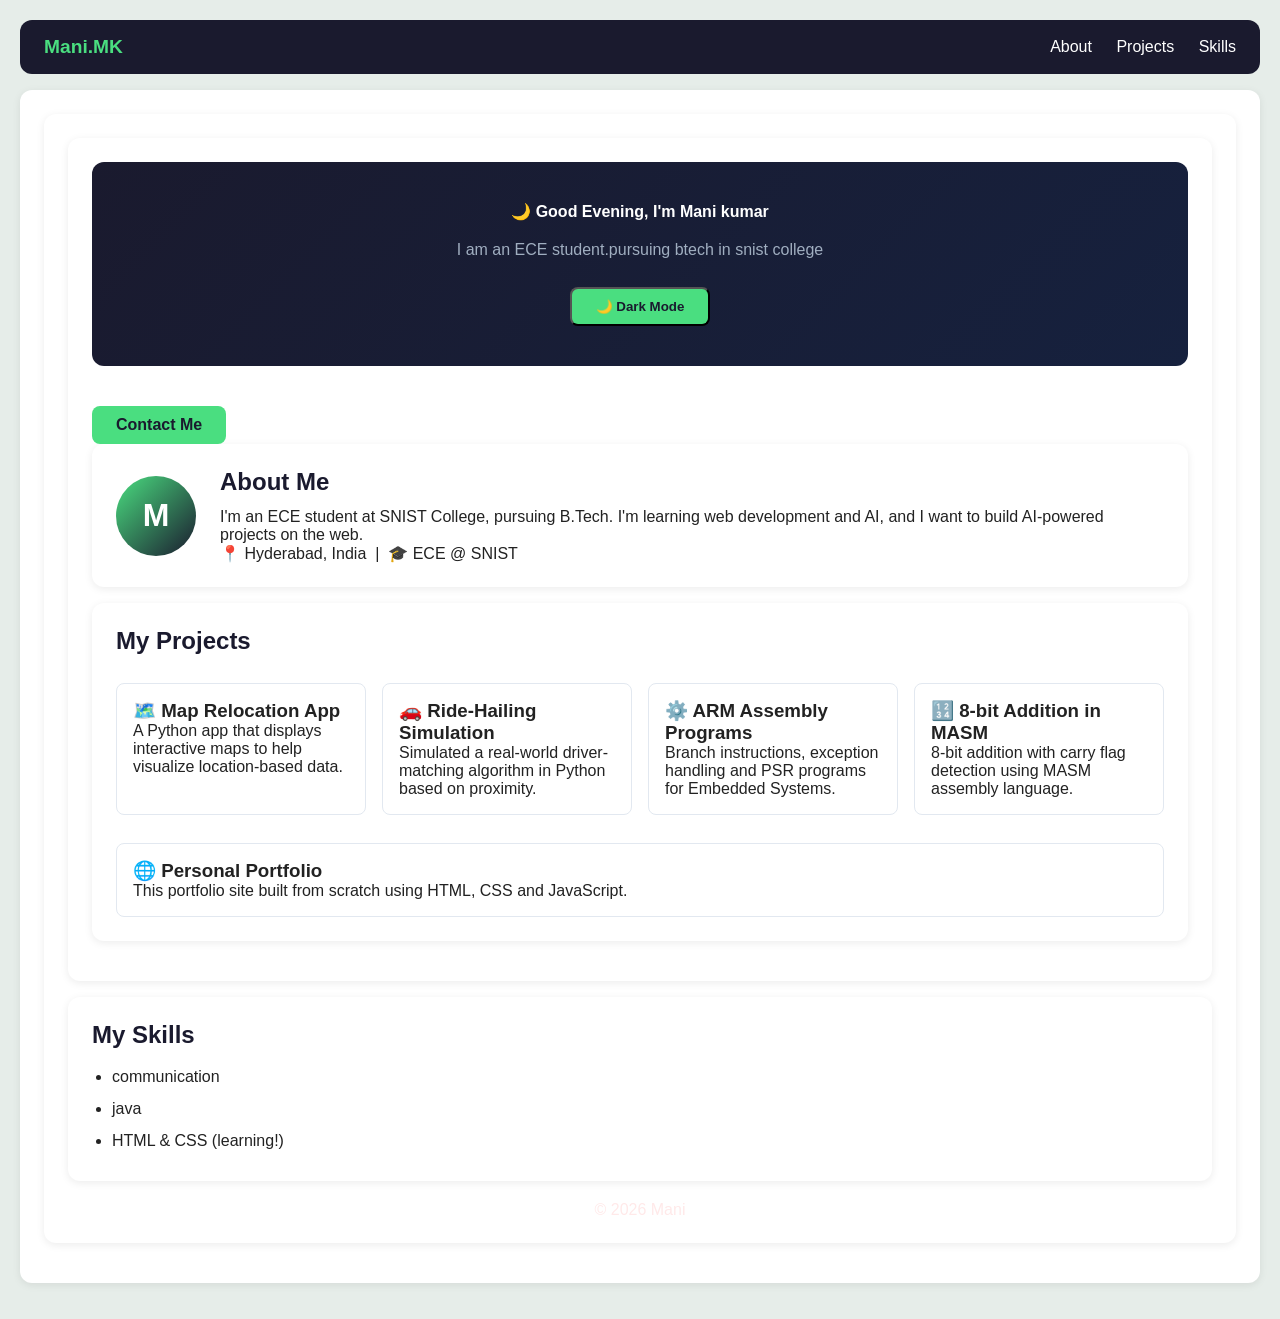
==== index.html @ 5e37d8a9 "Add files via upload" ====
<!DOCTYPE html>
<html lang="en">
  <head>
    <meta charset="UTF-8" />
    <meta name="viewport" content="width=device-width, initial-scale=1.0"/>
    <title>My Profile</title>
    <link rel="stylesheet" href="style.css" />
  </head>
  <body>
  <nav>
  <span class="logo">Mani.MK</span>
  <div class="nav-links">
    <a href="#about">About</a>
    <a href="#projects">Projects</a>
    <a href="#skills">Skills</a>
  </div>
</nav>
  <section class="about" id="about">
<section class="projects" id="projects">
<section class="skills" id="skills">
    <header>
      <h1 id="greeting">Hi, I'm Mani  👋</h1>
      <p>I am an ECE student.pursuing btech in snist college</p>
      <button onclick="toggleDarkMode()" class="btn">🌙 Dark Mode</button>
    </header>
   <a href="mailto:manikumarangajala@email.com" class="btn">Contact Me</a>
    <section class="about">
  <div class="profile-pic">
    <div class="avatar">M</div>
  </div>
  <div class="bio">
    <h2>About Me</h2>
    <p>I'm an ECE student at SNIST College, pursuing B.Tech. I'm learning web development and AI, and I want to build AI-powered projects on the web.</p>
    <p>📍 Hyderabad, India &nbsp;|&nbsp; 🎓 ECE @ SNIST</p>
  </div>
</section>
   <section class="projects">
  <h2>My Projects</h2>
  <div class="projects-grid">

    <div class="project-card">
      <h3>🗺️ Map Relocation App</h3>
      <p>A Python app that displays interactive maps to help visualize location-based data.</p>
    </div>

    <div class="project-card">
      <h3>🚗 Ride-Hailing Simulation</h3>
      <p>Simulated a real-world driver-matching algorithm in Python based on proximity.</p>
    </div>

    <div class="project-card">
      <h3>⚙️ ARM Assembly Programs</h3>
      <p>Branch instructions, exception handling and PSR programs for Embedded Systems.</p>
    </div>

    <div class="project-card">
      <h3>🔢 8-bit Addition in MASM</h3>
      <p>8-bit addition with carry flag detection using MASM assembly language.</p>
    </div>

    <div class="project-card">
      <h3>🌐 Personal Portfolio</h3>
      <p>This portfolio site built from scratch using HTML, CSS and JavaScript.</p>
    </div>

  </div>
</section>

</section>
    <section class="skills">
      <h2>My Skills</h2>
      <ul>
        <li>communication</li>
        <li>java</li>
        <li>HTML & CSS (learning!)</li>
      </ul>
    </section>

    <footer>
      <p>© 2026 Mani</p>
    </footer>
<script src="script.js"></script>
</body>
  </body>
</html>
---- style.css ----
/* Reset */
* {
  margin: 0;
  padding: 0;
  box-sizing: border-box;
}

body {
  font-family: 'Segoe UI', sans-serif;
  background-color: #e6ede9;
  color: #222;
  padding: 20px;
}

header {
  background: linear-gradient(135deg, #1a1a2e, #16213e);
  color: white;
  padding: 40px;
  border-radius: 12px;
  margin-bottom: 24px;
  display: flex;
  flex-direction: column;
  align-items: center;
  text-align: center;
  gap: 12px;
}

header p {
  color: #a0aec0;
  margin-top: 8px;
}

section {
  background: white;
  padding: 24px;
  border-radius: 12px;
  margin-bottom: 16px;
  box-shadow: 0 2px 8px rgba(0,0,0,0.08);
}

h2 {
  margin-bottom: 12px;
  color: #1a1a2e;
}

ul {
  padding-left: 20px;
  line-height: 2;
}

footer {
  text-align: center;
  color: #ffe9e9;
  margin-top: 20px;
}
.project-card {
  border: 1px solid #e2e8f0;
  border-radius: 8px;
  padding: 16px;
  margin-top: 12px;
  transition: box-shadow 0.2s;
}

.project-card:hover {
  box-shadow: 0 4px 16px rgba(0,0,0,0.12);
  cursor: pointer;
}
.btn {
  display: inline-block;
  margin-top: 16px;
  padding: 10px 24px;
  background-color: #4ade80;
  color: #1a1a2e;
  border-radius: 8px;
  text-decoration: none;
  font-weight: bold;
  transition: background-color 0.2s;
}

.btn:hover {
  background-color: #22c55e;
}
body.dark {
  background-color: #1a1a2e;
  color: #f0f0f0;
}

body.dark section {
  background-color: #16213e;
  color: #f0f0f0;
}

body.dark header {
  background: linear-gradient(135deg, #f5f5f9, #1a1a2e);
}
.skill {
  margin-bottom: 16px;
}

.skill span {
  display: block;
  margin-bottom: 6px;
  font-weight: bold;
}

.bar {
  background-color: #e2e8f0;
  border-radius: 8px;
  height: 12px;
  width: 100%;
}

.fill {
  height: 12px;
  background-color: #4ade80;
  border-radius: 8px;
  width: 0%;
  transition: width 1s ease;
}
.about {
  display: flex;
  align-items: center;
  gap: 24px;
  background: white;
  padding: 24px;
  border-radius: 12px;
  margin-bottom: 16px;
  box-shadow: 0 2px 8px rgba(0,0,0,0.08);
}

.avatar {
  width: 80px;
  height: 80px;
  background: linear-gradient(135deg, #4ade80, #1a1a2e);
  border-radius: 50%;
  display: flex;
  align-items: center;
  justify-content: center;
  font-size: 2rem;
  font-weight: bold;
  color: white;
  flex-shrink: 0;
}
.projects {
  background: white;
  padding: 24px;
  border-radius: 12px;
  margin-bottom: 16px;
  box-shadow: 0 2px 8px rgba(0,0,0,0.08);
}

.projects-grid {
  display: flex;
  flex-wrap: wrap;
  gap: 16px;
  margin-top: 16px;
}

.project-card {
  border: 1px solid #e2e8f0;
  border-radius: 8px;
  padding: 16px;
  flex: 1 1 250px;
  transition: box-shadow 0.2s;
}

.project-card:hover {
  box-shadow: 0 4px 16px rgba(0,0,0,0.12);
  cursor: pointer;
}
nav {
  display: flex;
  justify-content: space-between;
  align-items: center;
  padding: 16px 24px;
  background: #1a1a2e;
  border-radius: 12px;
  margin-bottom: 16px;
}

.logo {
  color: #4ade80;
  font-weight: bold;
  font-size: 1.2rem;
}

.nav-links a {
  color: white;
  text-decoration: none;
  margin-left: 20px;
  transition: color 0.2s;
}

.nav-links a:hover {
  color: #4ade80;
}
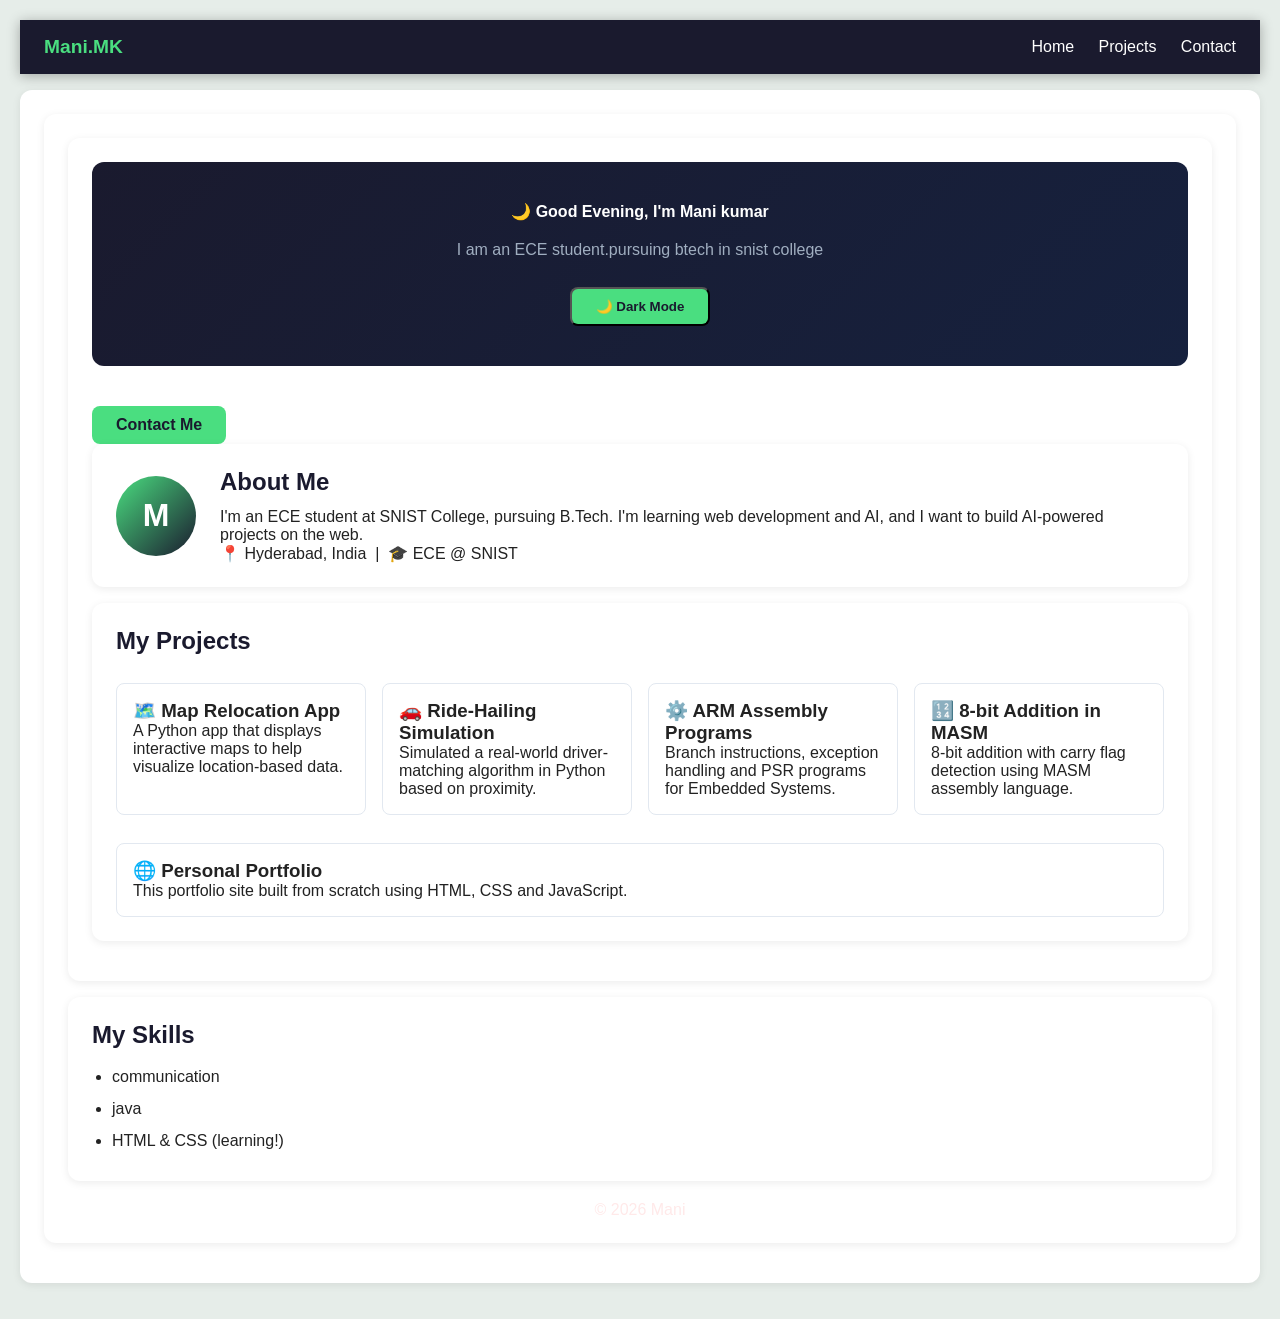
==== commit 3fcc5543: "Add files via upload" ====
--- a/index.html
+++ b/index.html
@@ -10,9 +10,9 @@
   <nav>
   <span class="logo">Mani.MK</span>
   <div class="nav-links">
-    <a href="#about">About</a>
-    <a href="#projects">Projects</a>
-    <a href="#skills">Skills</a>
+    <a href="index.html">Home</a>
+    <a href="projects.html">Projects</a>
+    <a href="contact.html">Contact</a>
   </div>
 </nav>
   <section class="about" id="about">
--- a/style.css
+++ b/style.css
@@ -193,4 +193,82 @@
 
 .nav-links a:hover {
   color: #4ade80;
-}+}
+nav {
+  display: flex;
+  justify-content: space-between;
+  align-items: center;
+  padding: 16px 24px;
+  background: #1a1a2e;
+  border-radius: 0;
+  position: sticky;
+  top: 0;
+  z-index: 100;
+  box-shadow: 0 2px 12px rgba(0,0,0,0.3);
+}
+html {
+  scroll-behavior: smooth;
+}
+@keyframes fadeUp {
+  from {
+    opacity: 0;
+    transform: translateY(30px);
+  }
+  to {
+    opacity: 1;
+    transform: translateY(0);
+  }
+}
+
+header {
+  animation: fadeUp 0.8s ease forwards;
+}
+
+section {
+  animation: fadeUp 0.8s ease forwards;
+}
+
+.project-card {
+  animation: fadeUp 0.6s ease forwards;
+}
+/* Project Tags */
+.tag {
+  display: inline-block;
+  background: #e0f2fe;
+  color: #0369a1;
+  padding: 4px 10px;
+  border-radius: 20px;
+  font-size: 0.75rem;
+  margin-top: 8px;
+  margin-right: 4px;
+}
+
+/* Contact Form */
+.form-group {
+  margin-bottom: 20px;
+}
+
+.form-group label {
+  display: block;
+  margin-bottom: 6px;
+  font-weight: bold;
+  color: #1a1a2e;
+}
+
+.form-group input,
+.form-group textarea {
+  width: 100%;
+  padding: 12px;
+  border: 1px solid #e2e8f0;
+  border-radius: 8px;
+  font-size: 1rem;
+  font-family: 'Segoe UI', sans-serif;
+  outline: none;
+  transition: border 0.2s;
+}
+
+.form-group input:focus,
+.form-group textarea:focus {
+  border-color: #4ade80;
+}
+
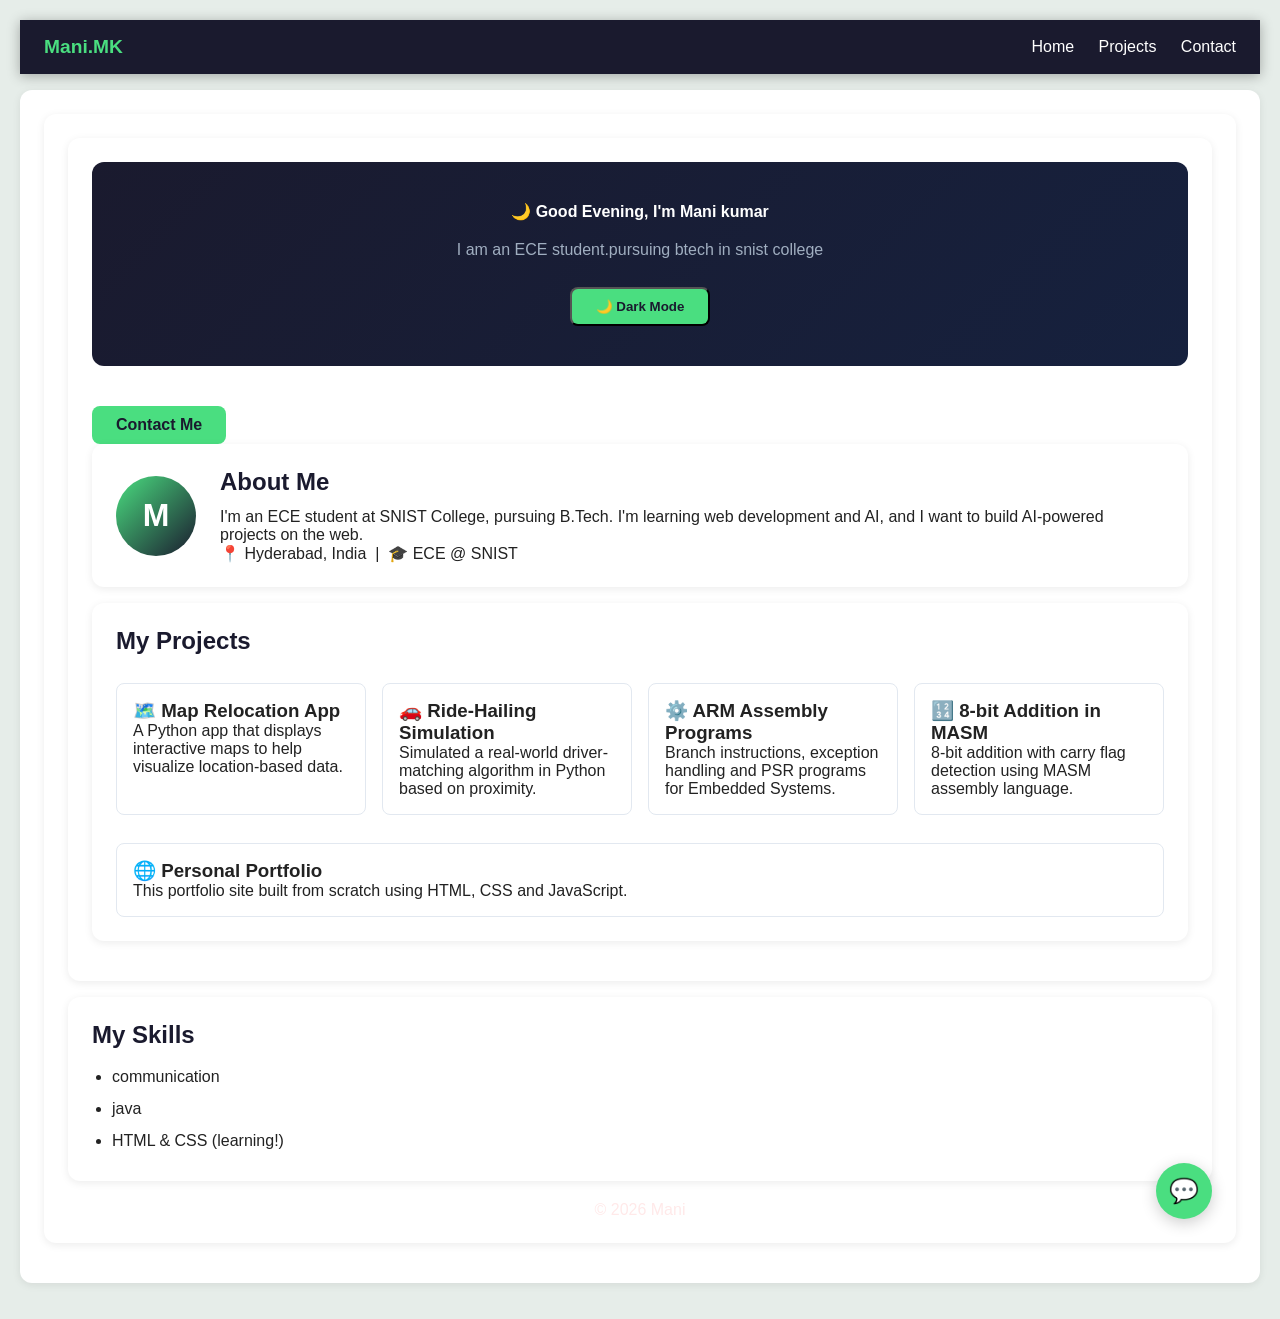
==== commit 71f69289: "Add files via upload" ====
--- a/index.html
+++ b/index.html
@@ -80,6 +80,26 @@
       <p>© 2026 Mani</p>
     </footer>
 <script src="script.js"></script>
+<!-- AI Chat Widget -->
+    <div id="chat-bubble" onclick="toggleChat()">💬</div>
+
+    <div id="chat-box">
+      <div id="chat-header">
+        <span>🤖 Ask about Mani</span>
+        <button onclick="toggleChat()">✕</button>
+      </div>
+      <div id="chat-messages">
+        <div class="bot-msg">Hi! I'm Mani's AI assistant. Ask me anything about him! 👋</div>
+      </div>
+      <div id="chat-input-area">
+        <input type="text" id="chat-input" placeholder="Ask something..." onkeypress="handleKey(event)"/>
+        <button onclick="sendChat()">Send</button>
+      </div>
+    </div>
+
+    <script src="script.js"></script>
+  </body>
+</html>
 </body>
   </body>
 </html>
--- a/style.css
+++ b/style.css
@@ -271,4 +271,119 @@
 .form-group textarea:focus {
   border-color: #4ade80;
 }
-
+/* Chat Bubble */
+#chat-bubble {
+  position: fixed;
+  bottom: 24px;
+  right: 24px;
+  width: 56px;
+  height: 56px;
+  background: #4ade80;
+  border-radius: 50%;
+  display: flex;
+  align-items: center;
+  justify-content: center;
+  font-size: 1.5rem;
+  cursor: pointer;
+  box-shadow: 0 4px 16px rgba(0,0,0,0.2);
+  z-index: 999;
+  transition: transform 0.2s;
+}
+
+#chat-bubble:hover {
+  transform: scale(1.1);
+}
+
+/* Chat Box */
+#chat-box {
+  position: fixed;
+  bottom: 90px;
+  right: 24px;
+  width: 320px;
+  height: 420px;
+  background: white;
+  border-radius: 16px;
+  box-shadow: 0 8px 32px rgba(0,0,0,0.2);
+  display: none;
+  flex-direction: column;
+  z-index: 999;
+  overflow: hidden;
+}
+
+#chat-header {
+  background: #1a1a2e;
+  color: white;
+  padding: 16px;
+  display: flex;
+  justify-content: space-between;
+  align-items: center;
+}
+
+#chat-header button {
+  background: none;
+  border: none;
+  color: white;
+  font-size: 1rem;
+  cursor: pointer;
+}
+
+#chat-messages {
+  flex: 1;
+  padding: 16px;
+  overflow-y: auto;
+  display: flex;
+  flex-direction: column;
+  gap: 10px;
+}
+
+.bot-msg {
+  background: #f0f4f8;
+  padding: 10px 14px;
+  border-radius: 12px 12px 12px 0;
+  font-size: 0.9rem;
+  max-width: 85%;
+}
+
+.user-msg {
+  background: #4ade80;
+  color: #1a1a2e;
+  padding: 10px 14px;
+  border-radius: 12px 12px 0 12px;
+  font-size: 0.9rem;
+  max-width: 85%;
+  align-self: flex-end;
+}
+
+.loading-msg {
+  background: #f0f4f8;
+  padding: 10px 14px;
+  border-radius: 12px 12px 12px 0;
+  font-size: 0.9rem;
+  color: #888;
+}
+
+#chat-input-area {
+  padding: 12px;
+  border-top: 1px solid #e2e8f0;
+  display: flex;
+  gap: 8px;
+}
+
+#chat-input {
+  flex: 1;
+  padding: 8px 12px;
+  border: 1px solid #e2e8f0;
+  border-radius: 8px;
+  outline: none;
+  font-size: 0.9rem;
+}
+
+#chat-input-area button {
+  background: #4ade80;
+  border: none;
+  padding: 8px 16px;
+  border-radius: 8px;
+  cursor: pointer;
+  font-weight: bold;
+  color: #1a1a2e;
+}
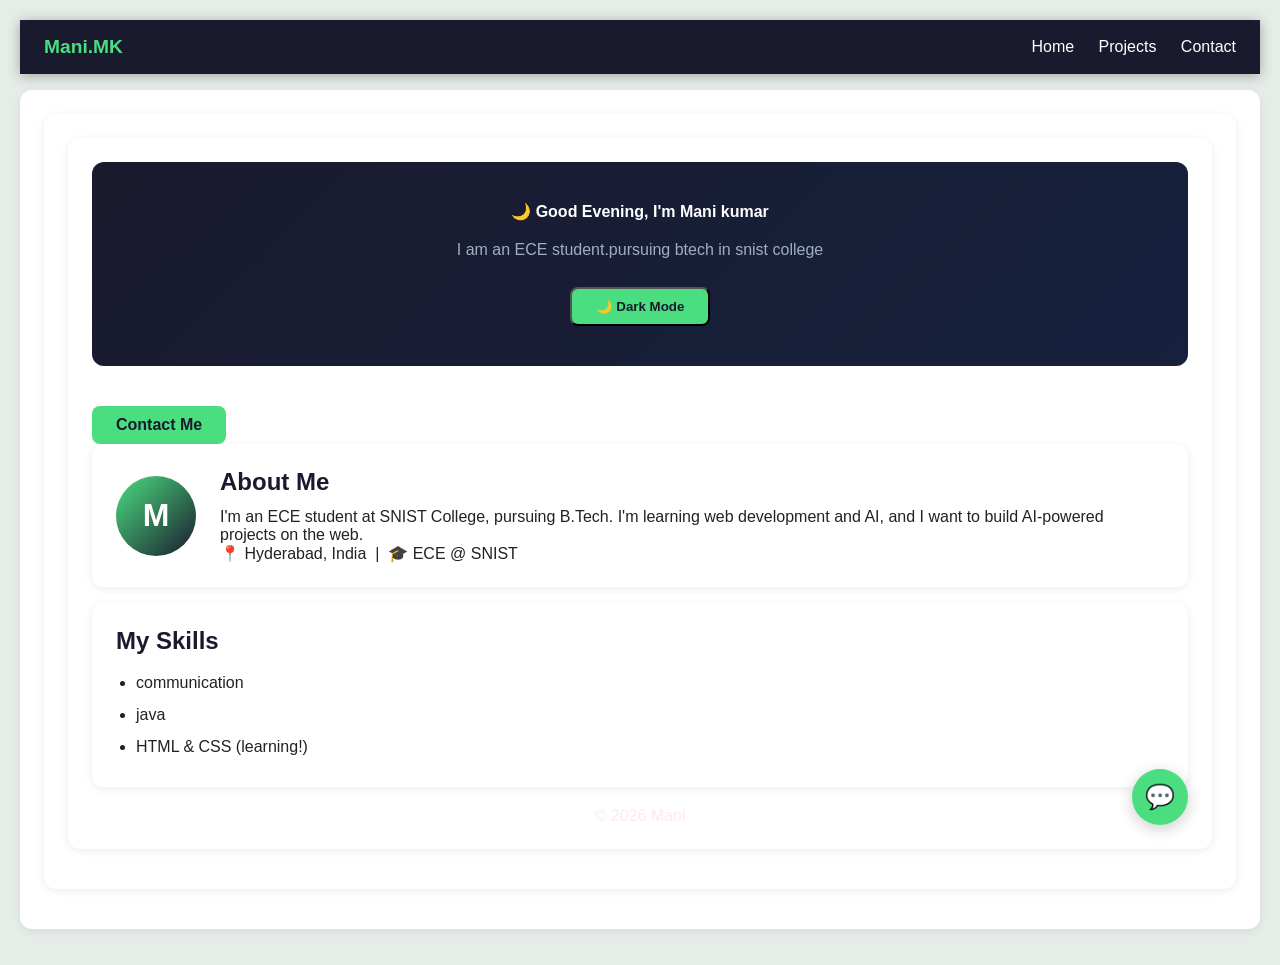
==== commit 52e1f776: "Add files via upload" ====
--- a/index.html
+++ b/index.html
@@ -33,38 +33,7 @@
     <p>I'm an ECE student at SNIST College, pursuing B.Tech. I'm learning web development and AI, and I want to build AI-powered projects on the web.</p>
     <p>📍 Hyderabad, India &nbsp;|&nbsp; 🎓 ECE @ SNIST</p>
   </div>
-</section>
-   <section class="projects">
-  <h2>My Projects</h2>
-  <div class="projects-grid">
 
-    <div class="project-card">
-      <h3>🗺️ Map Relocation App</h3>
-      <p>A Python app that displays interactive maps to help visualize location-based data.</p>
-    </div>
-
-    <div class="project-card">
-      <h3>🚗 Ride-Hailing Simulation</h3>
-      <p>Simulated a real-world driver-matching algorithm in Python based on proximity.</p>
-    </div>
-
-    <div class="project-card">
-      <h3>⚙️ ARM Assembly Programs</h3>
-      <p>Branch instructions, exception handling and PSR programs for Embedded Systems.</p>
-    </div>
-
-    <div class="project-card">
-      <h3>🔢 8-bit Addition in MASM</h3>
-      <p>8-bit addition with carry flag detection using MASM assembly language.</p>
-    </div>
-
-    <div class="project-card">
-      <h3>🌐 Personal Portfolio</h3>
-      <p>This portfolio site built from scratch using HTML, CSS and JavaScript.</p>
-    </div>
-
-  </div>
-</section>
 
 </section>
     <section class="skills">
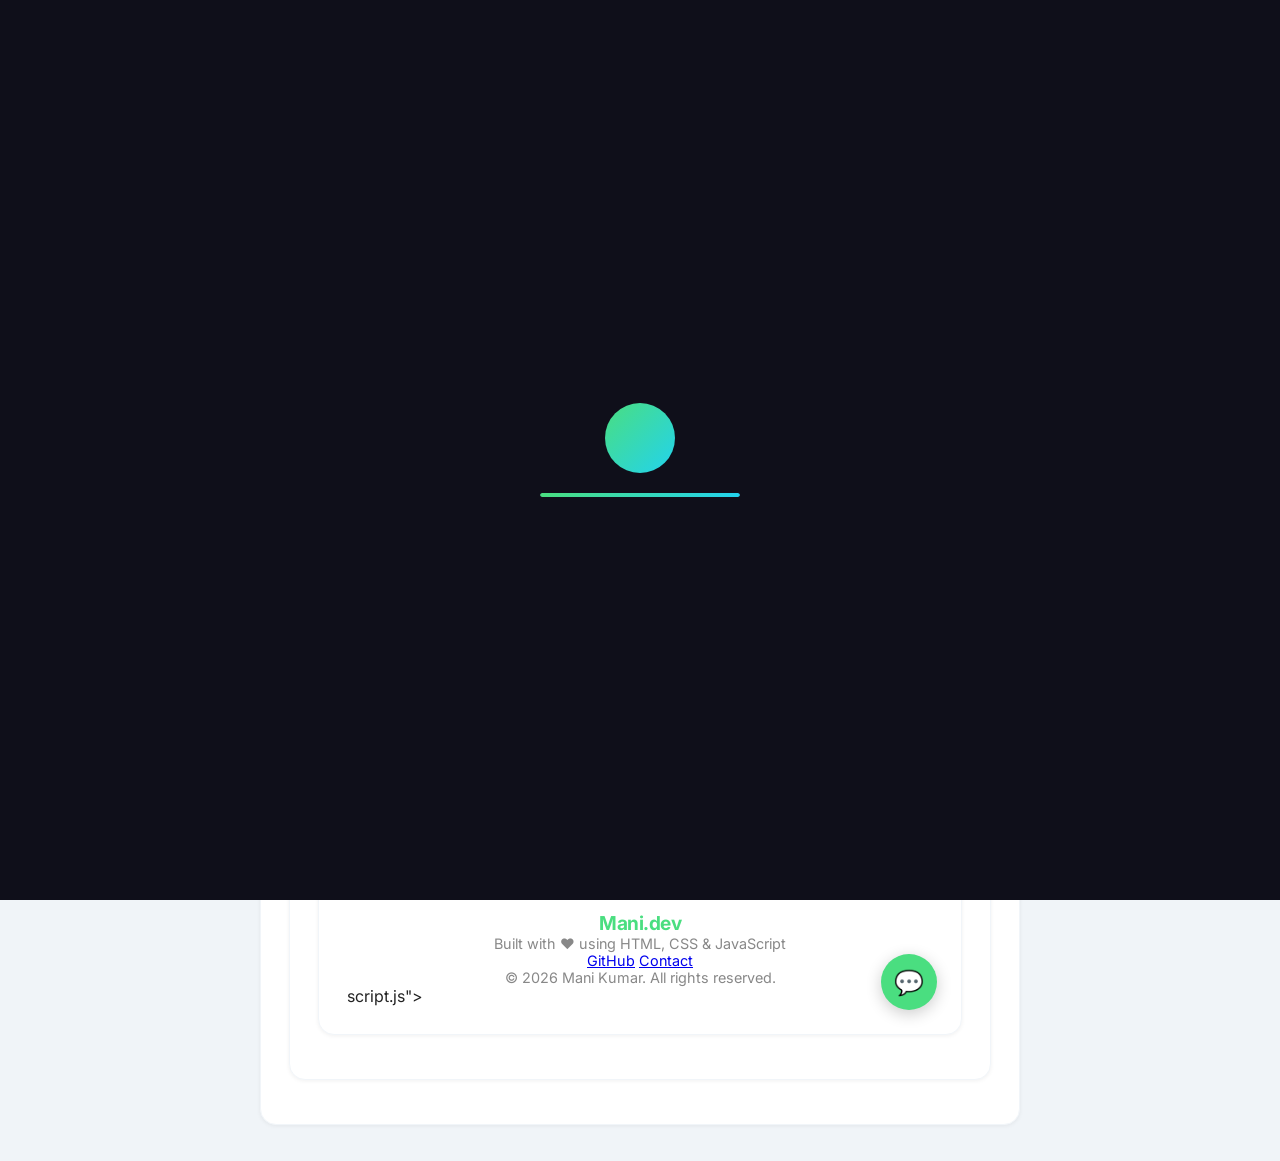
==== commit d707da07: "Add files via upload" ====
--- a/index.html
+++ b/index.html
@@ -1,32 +1,49 @@
 <!DOCTYPE html>
 <html lang="en">
   <head>
+    <link href="https://fonts.googleapis.com/css2?family=Inter:wght@300;400;500;600;700&display=swap" rel="stylesheet"/>
+    <link href="https://fonts.googleapis.com/css2?family=Inter:wght@300;400;500;600;700&display=swap" rel="stylesheet"/>
     <meta charset="UTF-8" />
     <meta name="viewport" content="width=device-width, initial-scale=1.0"/>
     <title>My Profile</title>
     <link rel="stylesheet" href="style.css" />
+    <meta name="viewport" content="width=device-width, initial-scale=1.0"/>
   </head>
   <body>
+    <div id="progress-bar"></div>
+    <div id="loader">
+  <div class="loader-content">
+    <div class="loader-logo"></div>
+    <div class="loader-bar"><div class="loader-fill"></div></div>
+  </div>
+</div>
   <nav>
   <span class="logo">Mani.MK</span>
-  <div class="nav-links">
+  <div class="nav-links" id="nav-links">
     <a href="index.html">Home</a>
     <a href="projects.html">Projects</a>
     <a href="contact.html">Contact</a>
   </div>
+  <button class="hamburger" onclick="toggleMenu()">☰</button>
 </nav>
   <section class="about" id="about">
 <section class="projects" id="projects">
 <section class="skills" id="skills">
     <header>
-      <h1 id="greeting">Hi, I'm Mani  👋</h1>
-      <p>I am an ECE student.pursuing btech in snist college</p>
-      <button onclick="toggleDarkMode()" class="btn">🌙 Dark Mode</button>
+  <h1 id="greeting"><span id="typed-text"></span><span class="cursor">|</span></h1>
+  <p class="hero-subtitle">ECE Student at SNIST College · Building AI-powered web apps</p>
+  <div class="hero-buttons">
+    <button onclick="toggleDarkMode()" class="btn">🌙 Dark Mode</button>
+  <div class="hero-badge">👋 Available for opportunities</div>
+    <a href="projects.html" class="btn">View Projects 🚀</a>
+    <a href="contact.html" class="btn btn-outline">Contact Me</a>
+  </div>
+</header>
     </header>
    <a href="mailto:manikumarangajala@email.com" class="btn">Contact Me</a>
     <section class="about">
   <div class="profile-pic">
-    <div class="avatar">M</div>
+    <img src="photo.jpg" alt="Mani Kumar" class="avatar-photo"/>
   </div>
   <div class="bio">
     <h2>About Me</h2>
@@ -44,11 +61,19 @@
         <li>HTML & CSS (learning!)</li>
       </ul>
     </section>
+    <footer>
+  <div class="footer-content">
+    <span class="logo">Mani.dev</span>
+    <p>Built with ❤️ using HTML, CSS & JavaScript</p>
+    <div class="footer-links">
+      <a href="https://github.com/m14319057-collab" target="_blank">GitHub</a>
+      <a href="contact.html">Contact</a>
+    </div>
+  </div>
+  <p class="footer-copy">© 2026 Mani Kumar. All rights reserved.</p>
+</footer>
 
-    <footer>
-      <p>© 2026 Mani</p>
-    </footer>
-<script src="script.js"></script>
+    script.js"></script>
 <!-- AI Chat Widget -->
     <div id="chat-bubble" onclick="toggleChat()">💬</div>
 
@@ -66,9 +91,10 @@
       </div>
     </div>
 
-    <script src="script.js"></script>
+
   </body>
 </html>
 </body>
   </body>
-</html>+</html>
+<link href="https://fonts.googleapis.com/css2?family=Inter:wght@300;400;500;600;700&display=swap" rel="stylesheet"/>
--- a/style.css
+++ b/style.css
@@ -5,94 +5,174 @@
   box-sizing: border-box;
 }
 
+html {
+  scroll-behavior: smooth;
+}
+
 body {
-  font-family: 'Segoe UI', sans-serif;
-  background-color: #e6ede9;
+  font-family: 'Inter', sans-serif;
+  background-color: #f0f4f8;
   color: #222;
   padding: 20px;
-}
-
+  max-width: 800px;
+  margin: 0 auto;
+}
+
+/* NAV */
+nav {
+  display: flex;
+  justify-content: space-between;
+  align-items: center;
+  padding: 16px 24px;
+  background: rgba(26, 26, 46, 0.95);
+  backdrop-filter: blur(10px);
+  border-radius: 0;
+  position: sticky;
+  top: 0;
+  z-index: 100;
+  box-shadow: 0 1px 0 rgba(255,255,255,0.05);
+}
+
+.logo {
+  color: #4ade80;
+  font-weight: 700;
+  font-size: 1.2rem;
+  letter-spacing: -0.5px;
+}
+
+.nav-links a {
+  color: #94a3b8;
+  text-decoration: none;
+  margin-left: 24px;
+  font-size: 0.9rem;
+  font-weight: 500;
+  transition: color 0.2s;
+}
+
+.nav-links a:hover {
+  color: #4ade80;
+}
+
+/* HEADER */
 header {
-  background: linear-gradient(135deg, #1a1a2e, #16213e);
+  background: linear-gradient(135deg, #0f0f1a, #1a1a2e, #0d2137);
   color: white;
-  padding: 40px;
-  border-radius: 12px;
+  padding: 60px 40px;
+  border-radius: 16px;
   margin-bottom: 24px;
   display: flex;
   flex-direction: column;
   align-items: center;
   text-align: center;
+  gap: 16px;
+  position: relative;
+  overflow: hidden;
+}
+
+header::before {
+  content: '';
+  position: absolute;
+  width: 300px;
+  height: 300px;
+  background: radial-gradient(circle, rgba(74,222,128,0.15), transparent);
+  top: -100px;
+  right: -100px;
+  border-radius: 50%;
+}
+
+.hero-badge {
+  background: rgba(74,222,128,0.15);
+  border: 1px solid rgba(74,222,128,0.3);
+  color: #4ade80;
+  padding: 6px 16px;
+  border-radius: 20px;
+  font-size: 0.85rem;
+  font-weight: 500;
+}
+
+.hero-subtitle {
+  color: #94a3b8;
+  font-size: 1.1rem;
+  font-weight: 400;
+}
+
+.hero-buttons {
+  display: flex;
   gap: 12px;
-}
-
-header p {
-  color: #a0aec0;
   margin-top: 8px;
 }
 
-section {
-  background: white;
-  padding: 24px;
-  border-radius: 12px;
-  margin-bottom: 16px;
-  box-shadow: 0 2px 8px rgba(0,0,0,0.08);
-}
-
-h2 {
-  margin-bottom: 12px;
-  color: #1a1a2e;
-}
-
-ul {
-  padding-left: 20px;
-  line-height: 2;
-}
-
-footer {
-  text-align: center;
-  color: #ffe9e9;
-  margin-top: 20px;
-}
-.project-card {
-  border: 1px solid #e2e8f0;
-  border-radius: 8px;
-  padding: 16px;
-  margin-top: 12px;
-  transition: box-shadow 0.2s;
-}
-
-.project-card:hover {
-  box-shadow: 0 4px 16px rgba(0,0,0,0.12);
-  cursor: pointer;
-}
+/* BUTTONS */
 .btn {
   display: inline-block;
-  margin-top: 16px;
+  margin-top: 4px;
   padding: 10px 24px;
   background-color: #4ade80;
   color: #1a1a2e;
   border-radius: 8px;
   text-decoration: none;
-  font-weight: bold;
+  font-weight: 600;
   transition: background-color 0.2s;
+  border: none;
+  cursor: pointer;
+  font-family: 'Inter', sans-serif;
 }
 
 .btn:hover {
   background-color: #22c55e;
 }
-body.dark {
-  background-color: #1a1a2e;
-  color: #f0f0f0;
-}
-
-body.dark section {
-  background-color: #16213e;
-  color: #f0f0f0;
-}
-
-body.dark header {
-  background: linear-gradient(135deg, #f5f5f9, #1a1a2e);
-}
+
+.btn-outline {
+  background: transparent;
+  border: 1px solid #4ade80;
+  color: #4ade80;
+}
+
+.btn-outline:hover {
+  background: rgba(74,222,128,0.1);
+}
+
+/* SECTIONS */
+section {
+  background: white;
+  padding: 28px;
+  border-radius: 16px;
+  margin-bottom: 16px;
+  box-shadow: 0 1px 4px rgba(0,0,0,0.06);
+  border: 1px solid #f1f5f9;
+  animation: fadeUp 0.8s ease forwards;
+}
+
+h2 {
+  margin-bottom: 16px;
+  color: #0f172a;
+  font-size: 1.3rem;
+  font-weight: 700;
+  letter-spacing: -0.3px;
+}
+
+/* ABOUT */
+.about {
+  display: flex;
+  align-items: center;
+  gap: 24px;
+}
+
+.avatar {
+  width: 80px;
+  height: 80px;
+  background: linear-gradient(135deg, #4ade80, #1a1a2e);
+  border-radius: 50%;
+  display: flex;
+  align-items: center;
+  justify-content: center;
+  font-size: 2rem;
+  font-weight: bold;
+  color: white;
+  flex-shrink: 0;
+}
+
+/* SKILLS */
 .skill {
   margin-bottom: 16px;
 }
@@ -100,7 +180,8 @@
 .skill span {
   display: block;
   margin-bottom: 6px;
-  font-weight: bold;
+  font-weight: 600;
+  font-size: 0.9rem;
 }
 
 .bar {
@@ -112,43 +193,13 @@
 
 .fill {
   height: 12px;
-  background-color: #4ade80;
+  background: linear-gradient(90deg, #4ade80, #22d3ee);
   border-radius: 8px;
   width: 0%;
   transition: width 1s ease;
 }
-.about {
-  display: flex;
-  align-items: center;
-  gap: 24px;
-  background: white;
-  padding: 24px;
-  border-radius: 12px;
-  margin-bottom: 16px;
-  box-shadow: 0 2px 8px rgba(0,0,0,0.08);
-}
-
-.avatar {
-  width: 80px;
-  height: 80px;
-  background: linear-gradient(135deg, #4ade80, #1a1a2e);
-  border-radius: 50%;
-  display: flex;
-  align-items: center;
-  justify-content: center;
-  font-size: 2rem;
-  font-weight: bold;
-  color: white;
-  flex-shrink: 0;
-}
-.projects {
-  background: white;
-  padding: 24px;
-  border-radius: 12px;
-  margin-bottom: 16px;
-  box-shadow: 0 2px 8px rgba(0,0,0,0.08);
-}
-
+
+/* PROJECTS */
 .projects-grid {
   display: flex;
   flex-wrap: wrap;
@@ -158,80 +209,44 @@
 
 .project-card {
   border: 1px solid #e2e8f0;
-  border-radius: 8px;
-  padding: 16px;
+  border-radius: 12px;
+  padding: 20px;
   flex: 1 1 250px;
-  transition: box-shadow 0.2s;
+  transition: all 0.3s ease;
+  background: white;
+  position: relative;
+  overflow: hidden;
+}
+
+.project-card::before {
+  content: '';
+  position: absolute;
+  top: 0;
+  left: 0;
+  right: 0;
+  height: 3px;
+  background: linear-gradient(90deg, #4ade80, #22d3ee);
+  opacity: 0;
+  transition: opacity 0.3s;
 }
 
 .project-card:hover {
-  box-shadow: 0 4px 16px rgba(0,0,0,0.12);
-  cursor: pointer;
-}
-nav {
-  display: flex;
-  justify-content: space-between;
-  align-items: center;
-  padding: 16px 24px;
-  background: #1a1a2e;
-  border-radius: 12px;
-  margin-bottom: 16px;
-}
-
-.logo {
-  color: #4ade80;
-  font-weight: bold;
-  font-size: 1.2rem;
-}
-
-.nav-links a {
-  color: white;
-  text-decoration: none;
-  margin-left: 20px;
-  transition: color 0.2s;
-}
-
-.nav-links a:hover {
-  color: #4ade80;
-}
-nav {
-  display: flex;
-  justify-content: space-between;
-  align-items: center;
-  padding: 16px 24px;
-  background: #1a1a2e;
-  border-radius: 0;
-  position: sticky;
-  top: 0;
-  z-index: 100;
-  box-shadow: 0 2px 12px rgba(0,0,0,0.3);
-}
-html {
-  scroll-behavior: smooth;
-}
-@keyframes fadeUp {
-  from {
-    opacity: 0;
-    transform: translateY(30px);
-  }
-  to {
-    opacity: 1;
-    transform: translateY(0);
-  }
-}
-
-header {
-  animation: fadeUp 0.8s ease forwards;
-}
-
-section {
-  animation: fadeUp 0.8s ease forwards;
-}
-
-.project-card {
-  animation: fadeUp 0.6s ease forwards;
-}
-/* Project Tags */
+  box-shadow: 0 8px 32px rgba(0,0,0,0.12);
+  transform: translateY(-4px);
+  border-color: #4ade80;
+}
+
+.project-card:hover::before {
+  opacity: 1;
+}
+
+.project-card h3 {
+  margin-bottom: 8px;
+  font-size: 1rem;
+  font-weight: 600;
+}
+
+/* TAGS */
 .tag {
   display: inline-block;
   background: #e0f2fe;
@@ -241,9 +256,10 @@
   font-size: 0.75rem;
   margin-top: 8px;
   margin-right: 4px;
-}
-
-/* Contact Form */
+  font-weight: 500;
+}
+
+/* CONTACT FORM */
 .form-group {
   margin-bottom: 20px;
 }
@@ -251,8 +267,9 @@
 .form-group label {
   display: block;
   margin-bottom: 6px;
-  font-weight: bold;
-  color: #1a1a2e;
+  font-weight: 600;
+  color: #0f172a;
+  font-size: 0.9rem;
 }
 
 .form-group input,
@@ -262,7 +279,7 @@
   border: 1px solid #e2e8f0;
   border-radius: 8px;
   font-size: 1rem;
-  font-family: 'Segoe UI', sans-serif;
+  font-family: 'Inter', sans-serif;
   outline: none;
   transition: border 0.2s;
 }
@@ -271,7 +288,45 @@
 .form-group textarea:focus {
   border-color: #4ade80;
 }
-/* Chat Bubble */
+
+/* FOOTER */
+footer {
+  text-align: center;
+  color: #888;
+  margin-top: 20px;
+  font-size: 0.9rem;
+}
+
+/* DARK MODE */
+body.dark {
+  background-color: #0f0f1a;
+  color: #f0f0f0;
+}
+
+body.dark section {
+  background-color: #1a1a2e;
+  color: #f0f0f0;
+  border-color: #2d2d4e;
+}
+
+body.dark .project-card {
+  background-color: #1a1a2e;
+  border-color: #2d2d4e;
+}
+
+/* ANIMATIONS */
+@keyframes fadeUp {
+  from {
+    opacity: 0;
+    transform: translateY(30px);
+  }
+  to {
+    opacity: 1;
+    transform: translateY(0);
+  }
+}
+
+/* CHAT WIDGET */
 #chat-bubble {
   position: fixed;
   bottom: 24px;
@@ -294,7 +349,6 @@
   transform: scale(1.1);
 }
 
-/* Chat Box */
 #chat-box {
   position: fixed;
   bottom: 90px;
@@ -376,6 +430,7 @@
   border-radius: 8px;
   outline: none;
   font-size: 0.9rem;
+  font-family: 'Inter', sans-serif;
 }
 
 #chat-input-area button {
@@ -384,6 +439,222 @@
   padding: 8px 16px;
   border-radius: 8px;
   cursor: pointer;
-  font-weight: bold;
+  font-weight: 600;
   color: #1a1a2e;
-}
+  font-family: 'Inter', sans-serif;
+}
+/* ===== MOBILE RESPONSIVE ===== */
+@media (max-width: 600px) {
+
+  body {
+    padding: 0;
+  }
+
+  /* Nav */
+  nav {
+    padding: 12px 16px;
+    position: relative;
+  }
+
+  .nav-links a {
+    margin-left: 12px;
+    font-size: 0.8rem;
+  }
+
+  .logo {
+    font-size: 1rem;
+  }
+
+  /* Header */
+  header {
+    padding: 40px 20px;
+    border-radius: 0;
+  }
+
+  header h1 {
+    font-size: 1.6rem;
+  }
+
+  .hero-subtitle {
+    font-size: 0.9rem;
+  }
+
+  .hero-buttons {
+    flex-direction: column;
+    width: 100%;
+  }
+
+  .hero-buttons .btn {
+    text-align: center;
+    width: 100%;
+  }
+
+  /* About section */
+  .about {
+    flex-direction: column;
+    text-align: center;
+  }
+
+  /* Sections */
+  section {
+    border-radius: 0;
+    margin-bottom: 8px;
+  }
+
+  /* Project cards - full width on mobile */
+  .projects-grid {
+    flex-direction: column;
+  }
+
+  .project-card {
+    flex: 1 1 100%;
+  }
+
+  /* Chat widget smaller on mobile */
+  #chat-box {
+    width: 90vw;
+    right: 5vw;
+    bottom: 80px;
+  }
+
+}
+
+/* Tablet */
+@media (max-width: 900px) and (min-width: 601px) {
+
+  body {
+    padding: 0 16px;
+  }
+
+  .project-card {
+    flex: 1 1 45%;
+  }
+
+  header h1 {
+    font-size: 1.8rem;
+  }
+
+}
+/* Hamburger */
+.hamburger {
+  display: none;
+  background: none;
+  border: none;
+  color: white;
+  font-size: 1.5rem;
+  cursor: pointer;
+}
+
+@media (max-width: 600px) {
+  .hamburger {
+    display: block;
+  }
+
+  .nav-links {
+    display: none;
+    flex-direction: column;
+    position: absolute;
+    top: 56px;
+    left: 0;
+    right: 0;
+    background: #1a1a2e;
+    padding: 16px;
+    z-index: 99;
+  }
+
+  .nav-links.open {
+    display: flex;
+  }
+
+  .nav-links a {
+    margin: 8px 0;
+    font-size: 1rem;
+  }
+}
+/* LOADER */
+#loader {
+  position: fixed;
+  top: 0;
+  left: 0;
+  width: 100%;
+  height: 100%;
+  background: #0f0f1a;
+  display: flex;
+  align-items: center;
+  justify-content: center;
+  z-index: 9999;
+  transition: opacity 0.5s ease;
+}
+
+.loader-content {
+  text-align: center;
+}
+
+.loader-logo {
+  width: 70px;
+  height: 70px;
+  background: linear-gradient(135deg, #4ade80, #22d3ee);
+  border-radius: 50%;
+  display: flex;
+  align-items: center;
+  justify-content: center;
+  font-size: 2rem;
+  font-weight: 700;
+  color: #0f0f1a;
+  margin: 0 auto 20px;
+  animation: pulse 1s infinite;
+}
+
+.loader-bar {
+  width: 200px;
+  height: 4px;
+  background: #1a1a2e;
+  border-radius: 4px;
+  overflow: hidden;
+}
+
+.loader-fill {
+  height: 100%;
+  background: linear-gradient(90deg, #4ade80, #22d3ee);
+  border-radius: 4px;
+  animation: load 1.5s ease forwards;
+}
+
+@keyframes pulse {
+  0%, 100% { transform: scale(1); }
+  50% { transform: scale(1.05); }
+}
+
+@keyframes load {
+  from { width: 0%; }
+  to { width: 100%; }
+}
+/* SCROLL PROGRESS */
+#progress-bar {
+  position: fixed;
+  top: 0;
+  left: 0;
+  height: 3px;
+  background: linear-gradient(90deg, #4ade80, #22d3ee);
+  width: 0%;
+  z-index: 9998;
+  transition: width 0.1s;
+}
+/* TYPING CURSOR */
+.cursor {
+  color: #4ade80;
+  animation: blink 0.7s infinite;
+}
+
+@keyframes blink {
+  0%, 100% { opacity: 1; }
+  50% { opacity: 0; }
+}
+.avatar-photo {
+  width: 80px;
+  height: 80px;
+  border-radius: 50%;
+  object-fit: cover;
+  border: 3px solid #4ade80;
+  flex-shrink: 0;
+}
